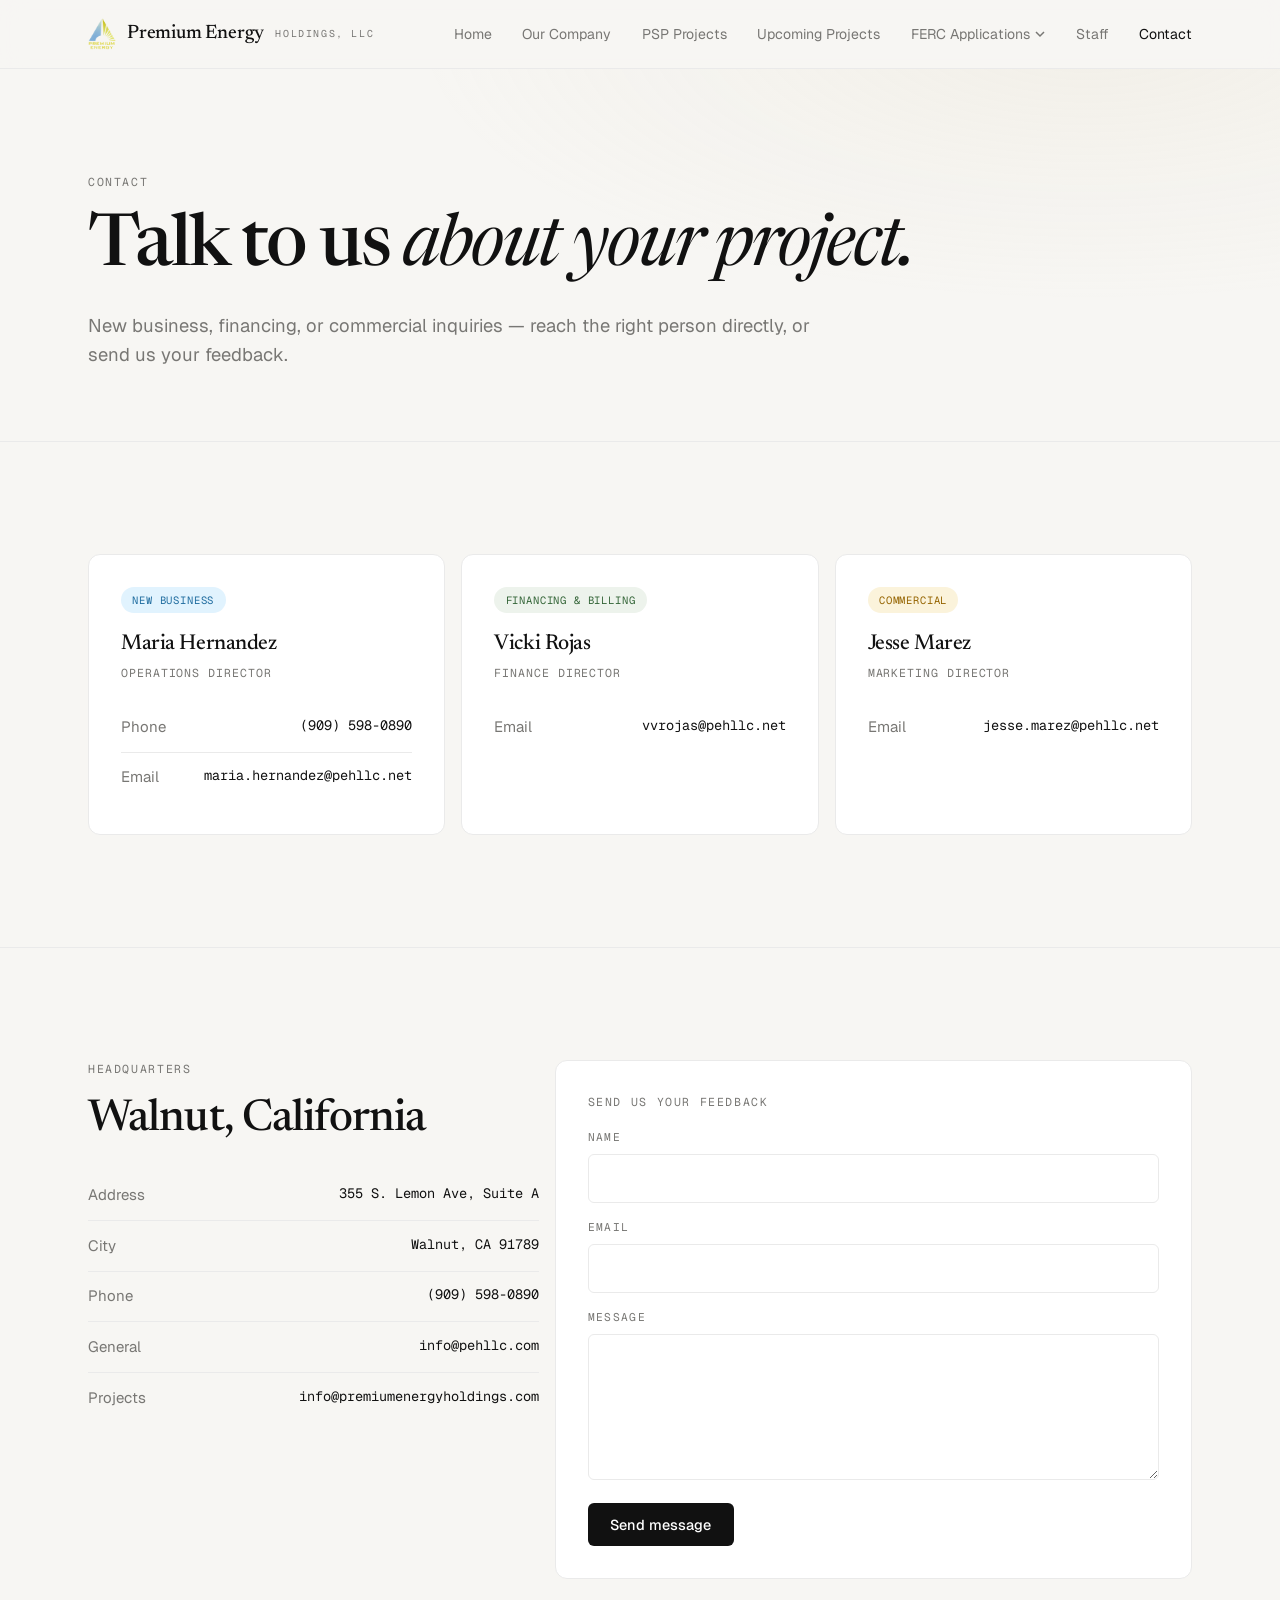
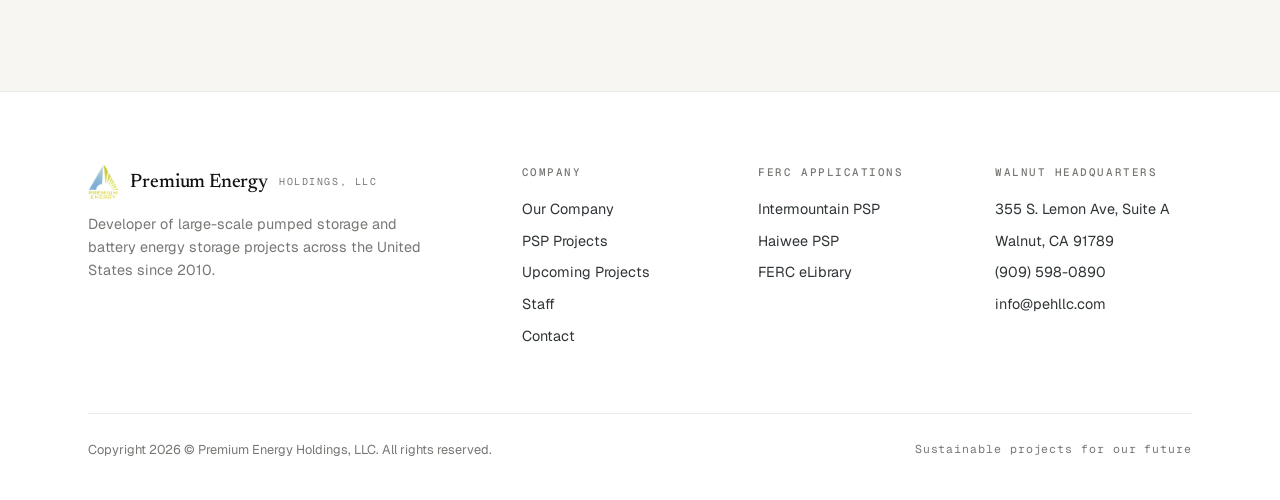
==== contact.html @ 83bfcea4 "first commit" ====
<!DOCTYPE html>
<html lang="en">
<head>
<meta charset="UTF-8">
<meta name="viewport" content="width=device-width, initial-scale=1.0">
<title>Contact — Premium Energy Holdings, LLC</title>
<meta name="description" content="Contact Premium Energy Holdings, LLC — Walnut, California headquarters, new business, financing, and commercial inquiries.">
<link rel="preconnect" href="https://fonts.googleapis.com">
<link rel="preconnect" href="https://fonts.gstatic.com" crossorigin>
<link href="https://fonts.googleapis.com/css2?family=Geist:wght@400;500;600&family=Geist+Mono:wght@400;500&family=Newsreader:ital,opsz,wght@0,6..72,400;0,6..72,500;1,6..72,400;1,6..72,500&display=swap" rel="stylesheet">
<link rel="icon" type="image/png" href="assets/logo_pehllce_02.png">
<link rel="stylesheet" href="styles.css">
</head>
<body>

<header class="site-header">
  <div class="wrap">
    <a class="brand" href="index.html">
      <img class="brand-logo" src="assets/logo_pehllce_02.png" alt="Premium Energy Holdings logo">
      <span class="brand-name">Premium Energy</span>
      <span class="brand-tag">Holdings, LLC</span>
    </a>
    <button class="nav-toggle" aria-expanded="false" aria-controls="nav">Menu</button>
    <nav class="nav" id="nav">
      <a href="index.html">Home</a>
      <a href="our-company.html">Our Company</a>
      <a href="psp-projects.html">PSP Projects</a>
      <a href="upcoming-projects.html">Upcoming Projects</a>
      <div class="nav-group">
        <button type="button" aria-haspopup="true">FERC Applications
          <svg viewBox="0 0 10 6" fill="none" aria-hidden="true"><path d="M1 1l4 4 4-4" stroke="currentColor" stroke-width="1.5"/></svg>
        </button>
        <div class="nav-dropdown">
          <a href="ferc-intermountain.html">Intermountain Pumped Storage<span class="drop-meta">FERC Docket P-14993</span></a>
          <a href="ferc-haiwee.html">Haiwee Pumped Storage<span class="drop-meta">FERC Docket P-14991</span></a>
        </div>
      </div>
      <a href="staff.html">Staff</a>
      <a href="contact.html">Contact</a>
    </nav>
  </div>
</header>

<main>

  <section class="page-hero">
    <div class="wrap">
      <span class="eyebrow">Contact</span>
      <h1>Talk to us <span class="serif-i">about your project.</span></h1>
      <p class="lede">New business, financing, or commercial inquiries &mdash; reach the right person directly, or send us your feedback.</p>
    </div>
  </section>

  <section class="section">
    <div class="wrap">
      <div class="bento">
        <div class="card span-4 reveal">
          <div class="card-head"><span class="tag tag-blue">New business</span></div>
          <h3>Maria Hernandez</h3>
          <p class="meta" style="margin-bottom:1.2rem">Operations Director</p>
          <div class="contact-line"><span class="k">Phone</span><span class="v">(909) 598-0890</span></div>
          <div class="contact-line" style="border-bottom:0"><span class="k">Email</span><span class="v"><a href="mailto:maria.hernandez@pehllc.net">maria.hernandez@pehllc.net</a></span></div>
        </div>
        <div class="card span-4 reveal">
          <div class="card-head"><span class="tag tag-green">Financing &amp; billing</span></div>
          <h3>Vicki Rojas</h3>
          <p class="meta" style="margin-bottom:1.2rem">Finance Director</p>
          <div class="contact-line" style="border-bottom:0"><span class="k">Email</span><span class="v"><a href="mailto:vvrojas@pehllc.net">vvrojas@pehllc.net</a></span></div>
        </div>
        <div class="card span-4 reveal">
          <div class="card-head"><span class="tag tag-yellow">Commercial</span></div>
          <h3>Jesse Marez</h3>
          <p class="meta" style="margin-bottom:1.2rem">Marketing Director</p>
          <div class="contact-line" style="border-bottom:0"><span class="k">Email</span><span class="v"><a href="mailto:jesse.marez@pehllc.net">jesse.marez@pehllc.net</a></span></div>
        </div>
      </div>
    </div>
  </section>

  <section class="section section--line">
    <div class="wrap">
      <div class="bento">
        <div class="span-5 reveal">
          <span class="eyebrow">Headquarters</span>
          <h2>Walnut, California</h2>
          <div style="margin-top:1.6rem">
            <div class="contact-line"><span class="k">Address</span><span class="v">355 S. Lemon Ave, Suite A</span></div>
            <div class="contact-line"><span class="k">City</span><span class="v">Walnut, CA 91789</span></div>
            <div class="contact-line"><span class="k">Phone</span><span class="v"><a href="tel:+19095980890">(909) 598-0890</a></span></div>
            <div class="contact-line"><span class="k">General</span><span class="v"><a href="mailto:info@pehllc.com">info@pehllc.com</a></span></div>
            <div class="contact-line" style="border-bottom:0"><span class="k">Projects</span><span class="v"><a href="mailto:info@premiumenergyholdings.com">info@premiumenergyholdings.com</a></span></div>
          </div>
        </div>
        <div class="card span-7 reveal">
          <span class="eyebrow">Send us your feedback</span>
          <form class="form-grid" id="feedback-form">
            <div>
              <label for="f-name">Name</label>
              <input id="f-name" name="name" type="text" required autocomplete="name">
            </div>
            <div>
              <label for="f-email">Email</label>
              <input id="f-email" name="email" type="email" required autocomplete="email">
            </div>
            <div>
              <label for="f-message">Message</label>
              <textarea id="f-message" name="message" rows="5" required></textarea>
            </div>
            <div>
              <button class="btn btn-dark" type="submit">Send message</button>
            </div>
          </form>
        </div>
      </div>
    </div>
  </section>

</main>

<footer class="site-footer">
  <div class="wrap">
    <div class="footer-grid">
      <div class="footer-brand">
        <a class="brand" href="index.html">
          <img class="brand-logo" src="assets/logo_pehllce_02.png" alt="Premium Energy Holdings logo">
          <span class="brand-name">Premium Energy</span>
          <span class="brand-tag">Holdings, LLC</span>
        </a>
        <p>Developer of large-scale pumped storage and battery energy storage projects across the United States since 2010.</p>
      </div>
      <div>
        <h5>Company</h5>
        <ul>
          <li><a href="our-company.html">Our Company</a></li>
          <li><a href="psp-projects.html">PSP Projects</a></li>
          <li><a href="upcoming-projects.html">Upcoming Projects</a></li>
          <li><a href="staff.html">Staff</a></li>
          <li><a href="contact.html">Contact</a></li>
        </ul>
      </div>
      <div>
        <h5>FERC Applications</h5>
        <ul>
          <li><a href="ferc-intermountain.html">Intermountain PSP</a></li>
          <li><a href="ferc-haiwee.html">Haiwee PSP</a></li>
          <li><a href="https://elibrary.ferc.gov/eLibrary/search" target="_blank" rel="noopener">FERC eLibrary</a></li>
        </ul>
      </div>
      <div>
        <h5>Walnut Headquarters</h5>
        <ul>
          <li>355 S. Lemon Ave, Suite A</li>
          <li>Walnut, CA 91789</li>
          <li><a href="tel:+19095980890">(909) 598-0890</a></li>
          <li><a href="mailto:info@pehllc.com">info@pehllc.com</a></li>
        </ul>
      </div>
    </div>
    <div class="footer-bottom">
      <span>Copyright 2026 &copy; Premium Energy Holdings, LLC. All rights reserved.</span>
      <span class="mono">Sustainable projects for our future</span>
    </div>
  </div>
</footer>

<script src="main.js"></script>
<script>
// Feedback form opens the visitor's mail client with the message pre-filled.
document.getElementById('feedback-form').addEventListener('submit', function (e) {
  e.preventDefault();
  const name = document.getElementById('f-name').value;
  const email = document.getElementById('f-email').value;
  const message = document.getElementById('f-message').value;
  const body = encodeURIComponent(message + '\n\n— ' + name + ' (' + email + ')');
  location.href = 'mailto:info@pehllc.com?subject=' + encodeURIComponent('Website feedback from ' + name) + '&body=' + body;
});
</script>
</body>
</html>
---- styles.css ----
/* ============================================================
   Premium Energy Holdings, LLC — Design System
   Warm monochrome, editorial typography, flat surfaces.
   ============================================================ */

:root {
  --bg: #F7F6F3;
  --surface: #FFFFFF;
  --surface-alt: #F9F9F8;
  --ink: #111111;
  --ink-soft: #2F3437;
  --muted: #787774;
  --line: #EAEAEA;
  --line-soft: rgba(0, 0, 0, 0.06);

  --pastel-red-bg: #FDEBEC;   --pastel-red-tx: #9F2F2D;
  --pastel-blue-bg: #E1F3FE;  --pastel-blue-tx: #1F6C9F;
  --pastel-green-bg: #EDF3EC; --pastel-green-tx: #346538;
  --pastel-yellow-bg: #FBF3DB;--pastel-yellow-tx: #956400;

  --serif: 'Newsreader', 'Georgia', serif;
  --sans: 'Geist', 'Helvetica Neue', 'Segoe UI', sans-serif;
  --mono: 'Geist Mono', 'SF Mono', 'JetBrains Mono', monospace;

  --radius: 8px;
  --radius-lg: 12px;
  --ease-out: cubic-bezier(0.16, 1, 0.3, 1);
  --maxw: 72rem;
  --maxw-text: 46rem;
}

* { margin: 0; padding: 0; box-sizing: border-box; }

html { scroll-behavior: smooth; }

body {
  background: var(--bg);
  color: var(--ink-soft);
  font-family: var(--sans);
  font-size: 1rem;
  line-height: 1.6;
  -webkit-font-smoothing: antialiased;
  text-rendering: optimizeLegibility;
}

::selection { background: var(--pastel-yellow-bg); color: var(--ink); }

img, video { max-width: 100%; display: block; }

a { color: inherit; text-decoration: none; }

/* ------------------------------------------------------------
   Typography
   ------------------------------------------------------------ */
h1, h2, h3 {
  font-family: var(--serif);
  font-weight: 500;
  color: var(--ink);
  letter-spacing: -0.02em;
  line-height: 1.1;
}

h1 { font-size: clamp(2.6rem, 6vw, 4.5rem); letter-spacing: -0.03em; }
h2 { font-size: clamp(1.9rem, 3.6vw, 2.75rem); }
h3 { font-size: 1.35rem; line-height: 1.25; }

.eyebrow {
  font-family: var(--mono);
  font-size: 0.72rem;
  text-transform: uppercase;
  letter-spacing: 0.14em;
  color: var(--muted);
  display: block;
  margin-bottom: 1.1rem;
}

.lede {
  font-size: 1.15rem;
  color: var(--muted);
  max-width: var(--maxw-text);
}

.serif-i { font-family: var(--serif); font-style: italic; font-weight: 400; }

p + p { margin-top: 1em; }

/* ------------------------------------------------------------
   Layout primitives
   ------------------------------------------------------------ */
.wrap {
  max-width: var(--maxw);
  margin: 0 auto;
  padding: 0 1.5rem;
}

.section { padding: 7rem 0; }
.section--tight { padding: 5rem 0; }
.section--line { border-top: 1px solid var(--line); }

.section-head { max-width: var(--maxw-text); margin-bottom: 3.5rem; }
.section-head p { margin-top: 1.2rem; color: var(--muted); }

/* ------------------------------------------------------------
   Header / Nav
   ------------------------------------------------------------ */
.site-header {
  position: sticky;
  top: 0;
  z-index: 100;
  background: rgba(247, 246, 243, 0.82);
  backdrop-filter: blur(12px);
  -webkit-backdrop-filter: blur(12px);
  border-bottom: 1px solid var(--line);
}

.site-header .wrap {
  display: flex;
  align-items: center;
  justify-content: space-between;
  height: 4.25rem;
}

.brand { display: flex; align-items: center; gap: 0.7rem; }

.brand-logo { height: 32px; width: auto; flex-shrink: 0; }

.site-footer .brand-logo { height: 36px; }

.brand-name {
  font-family: var(--serif);
  font-size: 1.22rem;
  font-weight: 500;
  letter-spacing: -0.01em;
  color: var(--ink);
}

.brand-tag {
  font-family: var(--mono);
  font-size: 0.62rem;
  text-transform: uppercase;
  letter-spacing: 0.16em;
  color: var(--muted);
}

.nav { display: flex; align-items: center; gap: 1.9rem; }

.nav a {
  font-size: 0.88rem;
  color: var(--muted);
  transition: color 180ms var(--ease-out);
}

.nav a:hover, .nav a[aria-current="page"] { color: var(--ink); }

.nav-group { position: relative; }

.nav-group > button {
  font: inherit;
  font-size: 0.88rem;
  color: var(--muted);
  background: none;
  border: 0;
  cursor: pointer;
  display: inline-flex;
  align-items: center;
  gap: 0.35rem;
  transition: color 180ms var(--ease-out);
}

.nav-group > button:hover { color: var(--ink); }

.nav-group > button svg { width: 10px; height: 10px; }

.nav-dropdown {
  position: absolute;
  top: calc(100% + 0.9rem);
  left: 50%;
  transform: translateX(-50%) translateY(6px);
  background: var(--surface);
  border: 1px solid var(--line);
  border-radius: var(--radius);
  padding: 0.4rem;
  min-width: 15rem;
  opacity: 0;
  pointer-events: none;
  transition: opacity 200ms var(--ease-out), transform 200ms var(--ease-out);
  box-shadow: 0 2px 8px rgba(0, 0, 0, 0.04);
}

.nav-group:hover .nav-dropdown,
.nav-group:focus-within .nav-dropdown {
  opacity: 1;
  pointer-events: auto;
  transform: translateX(-50%) translateY(0);
}

.nav-dropdown a {
  display: block;
  padding: 0.55rem 0.8rem;
  border-radius: 6px;
  color: var(--ink-soft);
}

.nav-dropdown a:hover { background: var(--surface-alt); }

.nav-dropdown .drop-meta {
  display: block;
  font-family: var(--mono);
  font-size: 0.64rem;
  letter-spacing: 0.1em;
  text-transform: uppercase;
  color: var(--muted);
  margin-top: 0.1rem;
}

.nav-toggle {
  display: none;
  background: none;
  border: 1px solid var(--line);
  border-radius: 6px;
  padding: 0.45rem 0.7rem;
  font-family: var(--mono);
  font-size: 0.7rem;
  letter-spacing: 0.1em;
  text-transform: uppercase;
  color: var(--ink);
  cursor: pointer;
}

@media (max-width: 860px) {
  .nav {
    display: none;
    position: absolute;
    top: 100%;
    left: 0;
    right: 0;
    flex-direction: column;
    align-items: stretch;
    gap: 0;
    background: var(--bg);
    border-bottom: 1px solid var(--line);
    padding: 0.6rem 1.5rem 1.2rem;
  }
  .nav.open { display: flex; }
  .nav a, .nav-group > button { padding: 0.7rem 0; font-size: 1rem; }
  .nav-group .nav-dropdown {
    position: static;
    transform: none;
    opacity: 1;
    pointer-events: auto;
    border: 0;
    box-shadow: none;
    background: transparent;
    padding: 0 0 0 1rem;
    min-width: 0;
  }
  .nav-toggle { display: block; }
}

/* ------------------------------------------------------------
   Hero (video)
   ------------------------------------------------------------ */
.hero {
  position: relative;
  min-height: 92vh;
  display: flex;
  align-items: flex-end;
  overflow: hidden;
  color: #F5F3EF;
}

.hero video {
  position: absolute;
  inset: 0;
  width: 100%;
  height: 100%;
  object-fit: cover;
  filter: saturate(0.72) contrast(1.02);
}

.hero::after {
  content: "";
  position: absolute;
  inset: 0;
  background: linear-gradient(
    to top,
    rgba(17, 16, 14, 0.78) 0%,
    rgba(17, 16, 14, 0.38) 45%,
    rgba(17, 16, 14, 0.28) 100%
  );
}

.hero .wrap {
  position: relative;
  z-index: 2;
  width: 100%;
  padding-bottom: 4.5rem;
  padding-top: 9rem;
}

.hero .eyebrow { color: rgba(245, 243, 239, 0.72); }

.hero h1 { color: #FBFAF8; max-width: 17ch; }

.hero .lede {
  color: rgba(245, 243, 239, 0.82);
  margin-top: 1.6rem;
  max-width: 38rem;
}

.hero-actions { display: flex; flex-wrap: wrap; gap: 0.9rem; margin-top: 2.4rem; }

.hero-meta {
  position: relative;
  z-index: 2;
  border-top: 1px solid rgba(245, 243, 239, 0.22);
  margin-top: 3.5rem;
  padding-top: 1.4rem;
  display: flex;
  flex-wrap: wrap;
  gap: 2.5rem;
  font-family: var(--mono);
  font-size: 0.72rem;
  letter-spacing: 0.12em;
  text-transform: uppercase;
  color: rgba(245, 243, 239, 0.66);
}

/* Page hero (interior pages) */
.page-hero {
  padding: 6.5rem 0 4.5rem;
  border-bottom: 1px solid var(--line);
  background:
    radial-gradient(60rem 24rem at 85% -10%, rgba(212, 200, 170, 0.14), transparent 70%),
    var(--bg);
}

.page-hero h1 { max-width: 20ch; }
.page-hero .lede { margin-top: 1.4rem; }

/* ------------------------------------------------------------
   Buttons
   ------------------------------------------------------------ */
.btn {
  display: inline-flex;
  align-items: center;
  gap: 0.5rem;
  font-family: var(--sans);
  font-size: 0.9rem;
  font-weight: 500;
  padding: 0.72rem 1.35rem;
  border-radius: 6px;
  border: 1px solid transparent;
  cursor: pointer;
  transition: background 180ms var(--ease-out), border-color 180ms var(--ease-out), color 180ms var(--ease-out);
}

.btn:active { transform: scale(0.98); }

.btn-dark { background: var(--ink); color: #FFFFFF; }
.btn-dark:hover { background: #333333; }

.btn-ghost { background: transparent; color: var(--ink); border-color: var(--line); }
.btn-ghost:hover { border-color: var(--ink); }

.hero .btn-ghost {
  color: #F5F3EF;
  border-color: rgba(245, 243, 239, 0.4);
}
.hero .btn-ghost:hover { border-color: #F5F3EF; }

.hero .btn-light { background: #FBFAF8; color: var(--ink); }
.hero .btn-light:hover { background: #EFEDE8; }

/* ------------------------------------------------------------
   Tags
   ------------------------------------------------------------ */
.tag {
  display: inline-block;
  font-family: var(--mono);
  font-size: 0.66rem;
  text-transform: uppercase;
  letter-spacing: 0.08em;
  padding: 0.28rem 0.7rem;
  border-radius: 9999px;
  white-space: nowrap;
}

.tag-blue   { background: var(--pastel-blue-bg);   color: var(--pastel-blue-tx); }
.tag-green  { background: var(--pastel-green-bg);  color: var(--pastel-green-tx); }
.tag-yellow { background: var(--pastel-yellow-bg); color: var(--pastel-yellow-tx); }
.tag-red    { background: var(--pastel-red-bg);    color: var(--pastel-red-tx); }
.tag-plain  { background: var(--surface-alt); color: var(--muted); border: 1px solid var(--line); }

/* ------------------------------------------------------------
   Bento / cards
   ------------------------------------------------------------ */
.bento {
  display: grid;
  grid-template-columns: repeat(12, 1fr);
  gap: 1rem;
}

.card {
  background: var(--surface);
  border: 1px solid var(--line);
  border-radius: var(--radius-lg);
  padding: 2rem;
  transition: box-shadow 200ms var(--ease-out), transform 200ms var(--ease-out);
}

.card:hover { box-shadow: 0 2px 8px rgba(0, 0, 0, 0.04); }

a.card { display: block; }

.card .card-head {
  display: flex;
  align-items: flex-start;
  justify-content: space-between;
  gap: 1rem;
  margin-bottom: 1.1rem;
}

.card h3 { margin-bottom: 0.4rem; }

.card .meta {
  font-family: var(--mono);
  font-size: 0.72rem;
  letter-spacing: 0.08em;
  text-transform: uppercase;
  color: var(--muted);
}

.card p { color: var(--muted); font-size: 0.94rem; }

.card-stat { display: flex; flex-direction: column; justify-content: space-between; gap: 2rem; }

.stat-number {
  font-family: var(--serif);
  font-size: clamp(2.4rem, 4vw, 3.4rem);
  letter-spacing: -0.03em;
  color: var(--ink);
  line-height: 1;
}

.stat-label { color: var(--muted); font-size: 0.9rem; }

.span-3 { grid-column: span 3; }
.span-4 { grid-column: span 4; }
.span-5 { grid-column: span 5; }
.span-6 { grid-column: span 6; }
.span-7 { grid-column: span 7; }
.span-8 { grid-column: span 8; }
.span-12 { grid-column: span 12; }

@media (max-width: 960px) {
  .span-3, .span-4 { grid-column: span 6; }
  .span-5, .span-6, .span-7, .span-8 { grid-column: span 12; }
}

@media (max-width: 620px) {
  .span-3, .span-4 { grid-column: span 12; }
}

/* ------------------------------------------------------------
   Project detail blocks
   ------------------------------------------------------------ */
.project-block {
  border-top: 1px solid var(--line);
  padding: 4.5rem 0;
  display: grid;
  grid-template-columns: minmax(0, 5fr) minmax(0, 7fr);
  gap: 3.5rem;
}

.project-block:first-of-type { border-top: 0; }

.project-side { position: sticky; top: 6.5rem; align-self: start; }

.project-side .tags { display: flex; flex-wrap: wrap; gap: 0.5rem; margin: 1.2rem 0 1.6rem; }

.project-side dl { border-top: 1px solid var(--line); }

.project-side dl div {
  display: flex;
  justify-content: space-between;
  gap: 1rem;
  padding: 0.7rem 0;
  border-bottom: 1px solid var(--line);
  font-size: 0.88rem;
}

.project-side dt { color: var(--muted); }
.project-side dd { font-family: var(--mono); font-size: 0.8rem; color: var(--ink); text-align: right; }

.project-body h4 {
  font-family: var(--mono);
  font-size: 0.72rem;
  font-weight: 500;
  text-transform: uppercase;
  letter-spacing: 0.14em;
  color: var(--muted);
  margin: 2.2rem 0 0.9rem;
}

.project-body h4:first-child { margin-top: 0; }

.project-body p { color: var(--ink-soft); }

.project-body ul { list-style: none; margin-top: 0.4rem; }

.project-body ul li {
  padding: 0.65rem 0 0.65rem 1.4rem;
  border-bottom: 1px solid var(--line);
  position: relative;
  font-size: 0.95rem;
}

.project-body ul li::before {
  content: "";
  position: absolute;
  left: 0;
  top: 1.15rem;
  width: 0.45rem;
  height: 0.45rem;
  border-radius: 2px;
  background: var(--pastel-green-tx);
  opacity: 0.55;
}

@media (max-width: 900px) {
  .project-block { grid-template-columns: 1fr; gap: 2rem; }
  .project-side { position: static; }
}

/* ------------------------------------------------------------
   Tables
   ------------------------------------------------------------ */
.table-scroll { overflow-x: auto; border: 1px solid var(--line); border-radius: var(--radius); background: var(--surface); }

table {
  width: 100%;
  border-collapse: collapse;
  font-size: 0.88rem;
  min-width: 30rem;
}

caption {
  text-align: left;
  font-family: var(--mono);
  font-size: 0.7rem;
  text-transform: uppercase;
  letter-spacing: 0.12em;
  color: var(--muted);
  padding: 1rem 1.25rem 0.4rem;
}

th, td { text-align: left; padding: 0.7rem 1.25rem; border-bottom: 1px solid var(--line); }

th {
  font-family: var(--mono);
  font-size: 0.7rem;
  font-weight: 500;
  text-transform: uppercase;
  letter-spacing: 0.1em;
  color: var(--muted);
}

tr:last-child td { border-bottom: 0; }

td { color: var(--ink-soft); }

/* ------------------------------------------------------------
   FAQ accordion
   ------------------------------------------------------------ */
.faq { border-top: 1px solid var(--line); }

.faq details { border-bottom: 1px solid var(--line); }

.faq summary {
  list-style: none;
  cursor: pointer;
  display: flex;
  align-items: baseline;
  justify-content: space-between;
  gap: 2rem;
  padding: 1.4rem 0;
  font-family: var(--serif);
  font-size: 1.18rem;
  color: var(--ink);
  transition: color 160ms var(--ease-out);
}

.faq summary::-webkit-details-marker { display: none; }

.faq summary .faq-icon {
  font-family: var(--mono);
  font-size: 1rem;
  color: var(--muted);
  flex-shrink: 0;
}

.faq details[open] summary .faq-icon::before { content: "\2212"; }
.faq details:not([open]) summary .faq-icon::before { content: "+"; }

.faq .faq-body { padding: 0 0 1.6rem; max-width: var(--maxw-text); color: var(--muted); font-size: 0.96rem; }
.faq .faq-body a { color: var(--pastel-blue-tx); border-bottom: 1px solid currentColor; }

/* ------------------------------------------------------------
   Documents list
   ------------------------------------------------------------ */
.doc-list { border-top: 1px solid var(--line); }

.doc-list a {
  display: flex;
  align-items: baseline;
  justify-content: space-between;
  gap: 2rem;
  padding: 1.1rem 0.2rem;
  border-bottom: 1px solid var(--line);
  transition: background 160ms var(--ease-out);
}

.doc-list a:hover { background: var(--surface-alt); }

.doc-list .doc-name { color: var(--ink); font-size: 0.98rem; }

.doc-list .doc-kind {
  font-family: var(--mono);
  font-size: 0.68rem;
  text-transform: uppercase;
  letter-spacing: 0.1em;
  color: var(--muted);
  flex-shrink: 0;
}

/* ------------------------------------------------------------
   Team roster
   ------------------------------------------------------------ */
.roster { border-top: 1px solid var(--line); }

.roster div {
  display: grid;
  grid-template-columns: minmax(0, 1fr) minmax(0, 1fr);
  gap: 1rem;
  padding: 0.85rem 0.2rem;
  border-bottom: 1px solid var(--line);
  font-size: 0.92rem;
}

.roster dt { color: var(--muted); }
.roster dd { color: var(--ink); }

/* Staff cards */
.person-card { display: flex; flex-direction: column; gap: 0.5rem; }

.person-avatar {
  width: 3rem;
  height: 3rem;
  border-radius: var(--radius);
  display: flex;
  align-items: center;
  justify-content: center;
  font-family: var(--serif);
  font-size: 1.1rem;
  color: var(--ink);
  margin-bottom: 0.9rem;
}

.person-card .name { font-weight: 500; color: var(--ink); font-size: 1.02rem; }
.person-card .role {
  font-family: var(--mono);
  font-size: 0.68rem;
  text-transform: uppercase;
  letter-spacing: 0.1em;
  color: var(--muted);
}

/* ------------------------------------------------------------
   Contact
   ------------------------------------------------------------ */
.contact-line {
  display: flex;
  justify-content: space-between;
  gap: 1.5rem;
  padding: 0.8rem 0;
  border-bottom: 1px solid var(--line);
  font-size: 0.94rem;
  flex-wrap: wrap;
}

.contact-line .k { color: var(--muted); }
.contact-line .v { color: var(--ink); font-family: var(--mono); font-size: 0.85rem; }

.form-grid { display: grid; gap: 1rem; }

.form-grid label {
  font-family: var(--mono);
  font-size: 0.7rem;
  text-transform: uppercase;
  letter-spacing: 0.12em;
  color: var(--muted);
  display: block;
  margin-bottom: 0.45rem;
}

.form-grid input, .form-grid textarea {
  width: 100%;
  font: inherit;
  font-size: 0.95rem;
  color: var(--ink);
  background: var(--surface);
  border: 1px solid var(--line);
  border-radius: 6px;
  padding: 0.7rem 0.9rem;
  transition: border-color 160ms var(--ease-out);
}

.form-grid input:focus, .form-grid textarea:focus {
  outline: none;
  border-color: var(--ink);
}

/* ------------------------------------------------------------
   Quote band
   ------------------------------------------------------------ */
.quote-band {
  border-top: 1px solid var(--line);
  border-bottom: 1px solid var(--line);
  background:
    radial-gradient(50rem 20rem at 12% 120%, rgba(212, 200, 170, 0.16), transparent 70%),
    var(--surface);
  padding: 6rem 0;
}

.quote-band blockquote {
  font-family: var(--serif);
  font-size: clamp(1.5rem, 3vw, 2.2rem);
  line-height: 1.3;
  letter-spacing: -0.02em;
  color: var(--ink);
  max-width: 54rem;
}

.quote-band cite {
  display: block;
  margin-top: 1.6rem;
  font-family: var(--mono);
  font-style: normal;
  font-size: 0.72rem;
  text-transform: uppercase;
  letter-spacing: 0.14em;
  color: var(--muted);
}

/* ------------------------------------------------------------
   Video embed
   ------------------------------------------------------------ */
.embed-frame {
  border: 1px solid var(--line);
  border-radius: var(--radius-lg);
  overflow: hidden;
  background: var(--surface);
}

.embed-chrome {
  display: flex;
  gap: 0.4rem;
  padding: 0.7rem 1rem;
  border-bottom: 1px solid var(--line);
  background: var(--surface);
}

.embed-chrome span {
  width: 0.6rem;
  height: 0.6rem;
  border-radius: 50%;
  background: #E3E2DE;
}

.embed-frame iframe {
  display: block;
  width: 100%;
  aspect-ratio: 16 / 9;
  border: 0;
}

/* ------------------------------------------------------------
   Footer
   ------------------------------------------------------------ */
.site-footer {
  border-top: 1px solid var(--line);
  background: var(--surface);
  padding: 4.5rem 0 2.5rem;
  margin-top: 0;
}

.footer-grid {
  display: grid;
  grid-template-columns: 2fr 1fr 1fr 1fr;
  gap: 2.5rem;
  margin-bottom: 3.5rem;
}

.footer-grid h5 {
  font-family: var(--mono);
  font-size: 0.68rem;
  font-weight: 500;
  text-transform: uppercase;
  letter-spacing: 0.14em;
  color: var(--muted);
  margin-bottom: 1rem;
}

.footer-grid ul { list-style: none; }

.footer-grid li { margin-bottom: 0.55rem; font-size: 0.9rem; }

.footer-grid a { color: var(--ink-soft); }
.footer-grid a:hover { color: var(--ink); }

.footer-brand p { color: var(--muted); font-size: 0.9rem; max-width: 22rem; margin-top: 0.8rem; }

.footer-bottom {
  border-top: 1px solid var(--line);
  padding-top: 1.6rem;
  display: flex;
  justify-content: space-between;
  flex-wrap: wrap;
  gap: 1rem;
  font-size: 0.8rem;
  color: var(--muted);
}

.footer-bottom .mono { font-family: var(--mono); font-size: 0.72rem; letter-spacing: 0.08em; }

@media (max-width: 860px) {
  .footer-grid { grid-template-columns: 1fr 1fr; }
}

/* ------------------------------------------------------------
   Image gallery + lightbox
   ------------------------------------------------------------ */
.gallery { display: grid; grid-template-columns: repeat(12, 1fr); gap: 1rem; }

.gallery figure {
  background: var(--surface);
  border: 1px solid var(--line);
  border-radius: var(--radius-lg);
  overflow: hidden;
  transition: box-shadow 200ms var(--ease-out);
}

.gallery figure:hover { box-shadow: 0 2px 8px rgba(0, 0, 0, 0.04); }

.gallery a { display: block; cursor: zoom-in; }

.gallery img {
  width: 100%;
  aspect-ratio: 16 / 10;
  object-fit: cover;
  border-bottom: 1px solid var(--line);
}

.gallery figcaption {
  padding: 0.9rem 1.25rem 1rem;
  display: flex;
  align-items: baseline;
  justify-content: space-between;
  gap: 1rem;
}

.gallery .cap-title { font-size: 0.92rem; color: var(--ink); }

.gallery .cap-kind {
  font-family: var(--mono);
  font-size: 0.64rem;
  text-transform: uppercase;
  letter-spacing: 0.1em;
  color: var(--muted);
  flex-shrink: 0;
}

.lightbox-overlay {
  position: fixed;
  inset: 0;
  z-index: 200;
  display: flex;
  flex-direction: column;
  align-items: center;
  justify-content: center;
  gap: 1rem;
  padding: 2.5rem 1.5rem;
  background: rgba(17, 16, 14, 0.88);
  backdrop-filter: blur(6px);
  -webkit-backdrop-filter: blur(6px);
  opacity: 0;
  pointer-events: none;
  transition: opacity 240ms var(--ease-out);
  cursor: zoom-out;
}

.lightbox-overlay.open { opacity: 1; pointer-events: auto; }

.lightbox-overlay img {
  max-width: min(96vw, 78rem);
  max-height: 82vh;
  width: auto;
  border-radius: var(--radius);
  background: #FFFFFF;
}

.lightbox-overlay .lightbox-caption {
  font-family: var(--mono);
  font-size: 0.72rem;
  letter-spacing: 0.1em;
  text-transform: uppercase;
  color: rgba(245, 243, 239, 0.75);
  text-align: center;
}

.lightbox-overlay .lightbox-close {
  position: absolute;
  top: 1.2rem;
  right: 1.5rem;
  font-family: var(--mono);
  font-size: 0.72rem;
  letter-spacing: 0.12em;
  text-transform: uppercase;
  color: rgba(245, 243, 239, 0.75);
  background: none;
  border: 1px solid rgba(245, 243, 239, 0.3);
  border-radius: 6px;
  padding: 0.45rem 0.85rem;
  cursor: pointer;
}

.lightbox-overlay .lightbox-close:hover { color: #F5F3EF; border-color: #F5F3EF; }

/* Standalone figure with lightbox */
.figure-frame {
  background: var(--surface);
  border: 1px solid var(--line);
  border-radius: var(--radius-lg);
  overflow: hidden;
}

.figure-frame a { display: block; cursor: zoom-in; }

.figure-frame img { width: 100%; object-fit: cover; }

.figure-frame figcaption {
  padding: 0.9rem 1.25rem 1rem;
  border-top: 1px solid var(--line);
  display: flex;
  align-items: baseline;
  justify-content: space-between;
  gap: 1rem;
}

.figure-frame .cap-title { font-size: 0.92rem; color: var(--ink); }

.figure-frame .cap-kind {
  font-family: var(--mono);
  font-size: 0.64rem;
  text-transform: uppercase;
  letter-spacing: 0.1em;
  color: var(--muted);
  flex-shrink: 0;
}

/* ------------------------------------------------------------
   Vertical timeline (graphical)
   ------------------------------------------------------------ */
.vtimeline { position: relative; max-width: 56rem; margin: 0 auto; }

.vtimeline::before {
  content: "";
  position: absolute;
  left: 50%;
  top: 0.4rem;
  bottom: 0.4rem;
  width: 1px;
  background: var(--line);
  transform: translateX(-50%);
}

.vt-item { position: relative; width: 50%; padding: 0 2.6rem 2.4rem; }

.vt-item:last-child { padding-bottom: 0; }

.vt-item:nth-child(odd) { left: 0; text-align: right; }

.vt-item:nth-child(even) { left: 50%; text-align: left; }

.vt-item::before {
  content: "";
  position: absolute;
  top: 0.32rem;
  width: 0.7rem;
  height: 0.7rem;
  border-radius: 50%;
  background: var(--surface);
  border: 2px solid var(--pastel-blue-tx);
  z-index: 1;
}

.vt-item:nth-child(odd)::before { right: -0.42rem; }

.vt-item:nth-child(even)::before { left: -0.42rem; }

.vt-year {
  display: block;
  font-family: var(--mono);
  font-size: 0.74rem;
  letter-spacing: 0.12em;
  color: var(--pastel-blue-tx);
  margin-bottom: 0.5rem;
}

.vt-card {
  display: inline-block;
  background: var(--surface);
  border: 1px solid var(--line);
  border-radius: var(--radius);
  padding: 0.85rem 1.2rem;
  font-size: 0.94rem;
  font-weight: 500;
  color: var(--ink);
}

@media (max-width: 680px) {
  .vtimeline::before { left: 0.35rem; transform: none; }
  .vt-item,
  .vt-item:nth-child(odd),
  .vt-item:nth-child(even) {
    left: 0;
    width: 100%;
    text-align: left;
    padding: 0 0 1.8rem 2rem;
  }
  .vt-item:nth-child(odd)::before,
  .vt-item:nth-child(even)::before { left: 0; right: auto; }
}

/* ------------------------------------------------------------
   Scroll reveal
   ------------------------------------------------------------ */
.reveal {
  opacity: 0;
  transform: translateY(12px);
  transition: opacity 600ms var(--ease-out), transform 600ms var(--ease-out);
  transition-delay: calc(var(--index, 0) * 80ms);
}

.reveal.in { opacity: 1; transform: translateY(0); }

@media (prefers-reduced-motion: reduce) {
  .reveal { opacity: 1; transform: none; transition: none; }
  html { scroll-behavior: auto; }
}
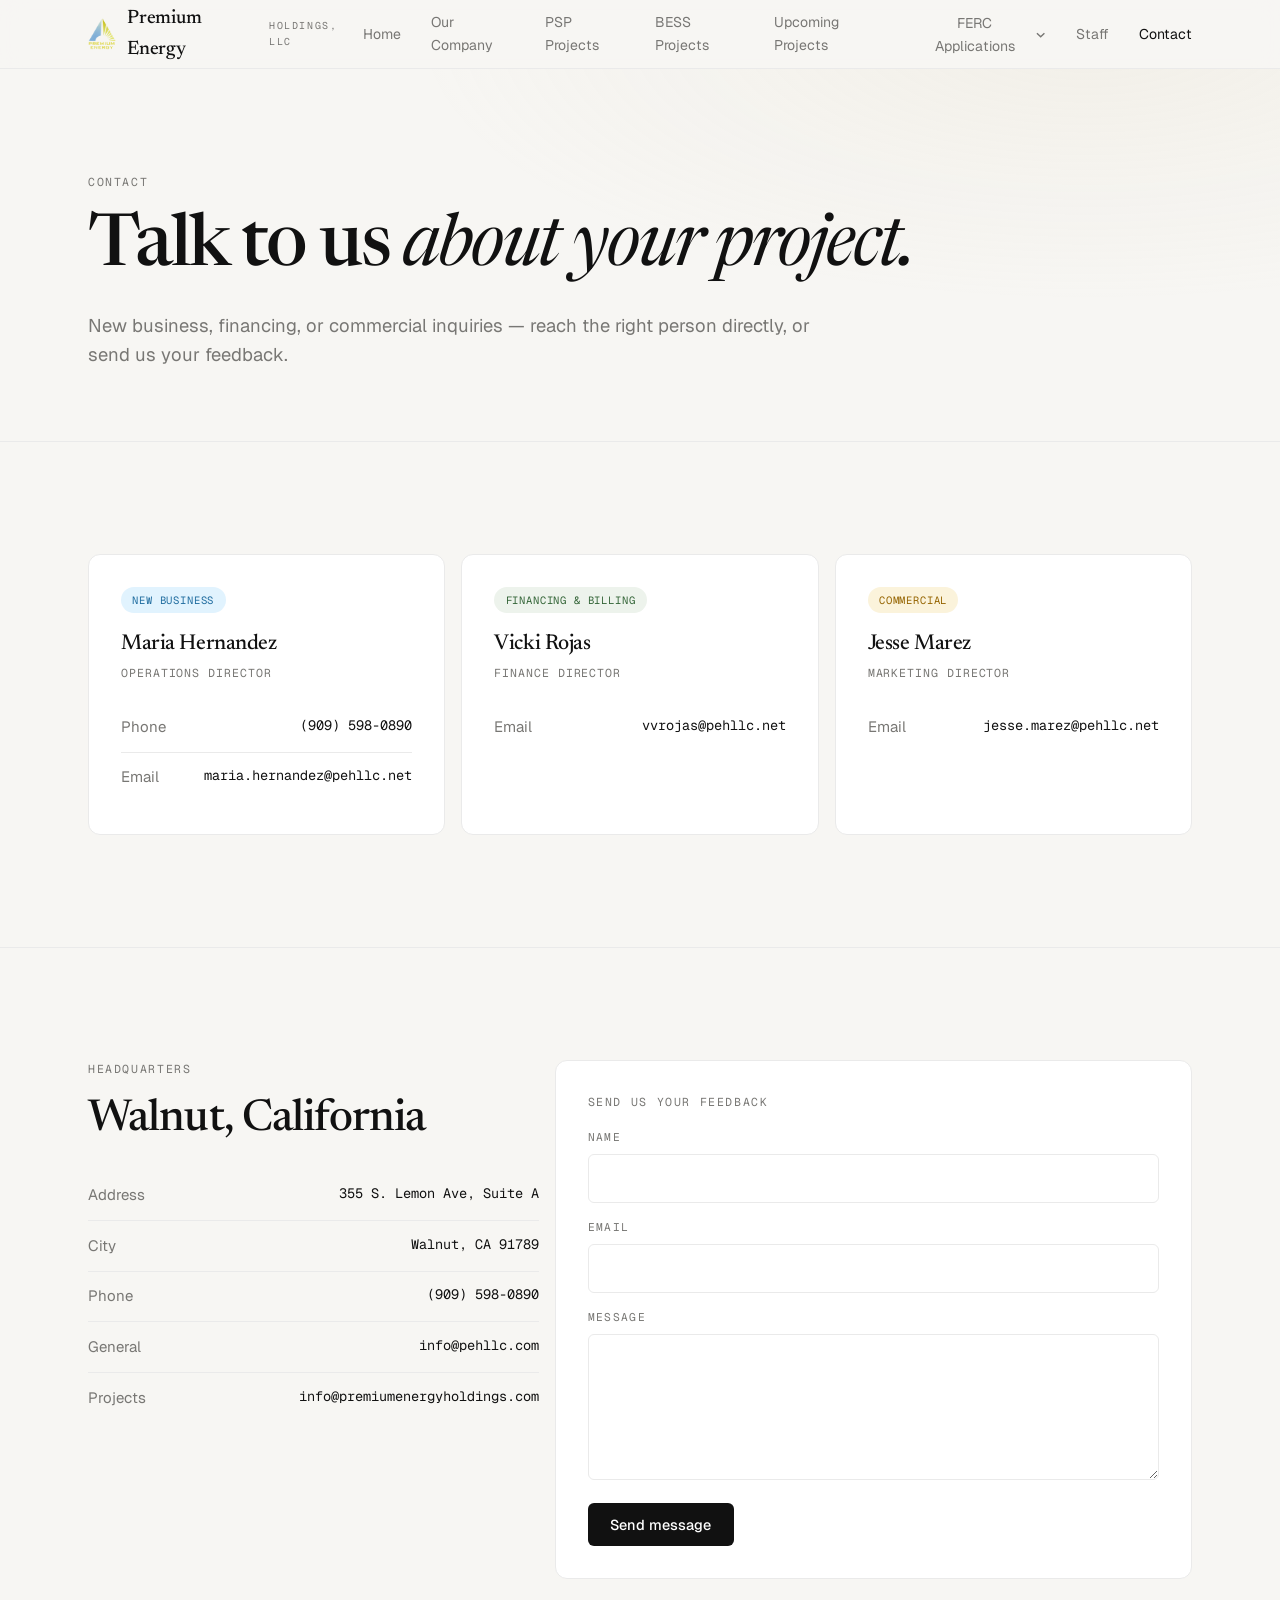
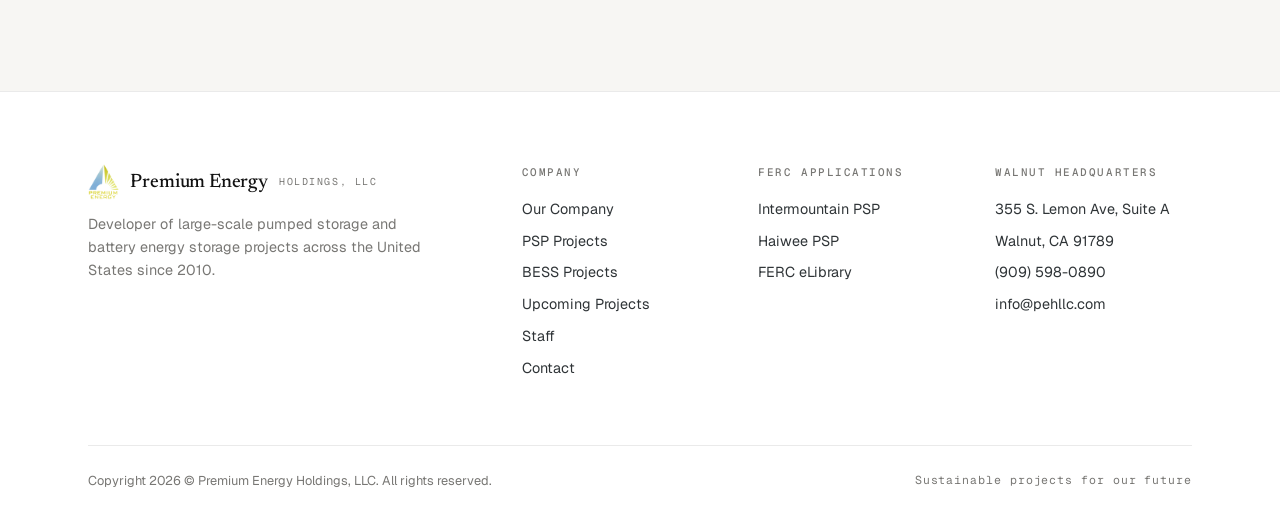
==== commit 6c48d941: "Added Claude Code single page design - updated our projects" ====
--- a/contact.html
+++ b/contact.html
@@ -3,13 +3,26 @@
 <head>
 <meta charset="UTF-8">
 <meta name="viewport" content="width=device-width, initial-scale=1.0">
-<title>Contact — Premium Energy Holdings, LLC</title>
-<meta name="description" content="Contact Premium Energy Holdings, LLC — Walnut, California headquarters, new business, financing, and commercial inquiries.">
+<title>Contact — Project & Investment Inquiries | Premium Energy Holdings</title>
+<meta name="description" content="Reach Premium Energy Holdings in Walnut, California for project partnerships, FERC proceedings, and investment inquiries. (909) 598-0890.">
 <link rel="preconnect" href="https://fonts.googleapis.com">
 <link rel="preconnect" href="https://fonts.gstatic.com" crossorigin>
 <link href="https://fonts.googleapis.com/css2?family=Geist:wght@400;500;600&family=Geist+Mono:wght@400;500&family=Newsreader:ital,opsz,wght@0,6..72,400;0,6..72,500;1,6..72,400;1,6..72,500&display=swap" rel="stylesheet">
 <link rel="icon" type="image/png" href="assets/logo_pehllce_02.png">
+<link rel="canonical" href="https://premiumenergyholdings.com/contact.html">
+<meta name="theme-color" content="#F7F6F3">
+<meta property="og:type" content="website">
+<meta property="og:site_name" content="Premium Energy Holdings, LLC">
+<meta property="og:title" content="Contact — Project & Investment Inquiries | Premium Energy Holdings">
+<meta property="og:description" content="Reach Premium Energy Holdings in Walnut, California for project partnerships, FERC proceedings, and investment inquiries. (909) 598-0890.">
+<meta property="og:url" content="https://premiumenergyholdings.com/contact.html">
+<meta property="og:image" content="https://premiumenergyholdings.com/assets/og-image.jpg">
+<meta name="twitter:card" content="summary_large_image">
+<meta name="twitter:title" content="Contact — Project & Investment Inquiries | Premium Energy Holdings">
+<meta name="twitter:description" content="Reach Premium Energy Holdings in Walnut, California for project partnerships, FERC proceedings, and investment inquiries. (909) 598-0890.">
+<meta name="twitter:image" content="https://premiumenergyholdings.com/assets/og-image.jpg">
 <link rel="stylesheet" href="styles.css">
+<script type="application/ld+json">{"@context": "https://schema.org", "@type": "Organization", "name": "Premium Energy Holdings, LLC", "url": "https://premiumenergyholdings.com/", "logo": "https://premiumenergyholdings.com/assets/logo_pehllce_02.png", "foundingDate": "2010", "telephone": "+1-909-598-0890", "email": "info@pehllc.com", "description": "Developer of grid-scale pumped storage hydropower and long-duration battery energy storage projects across the United States.", "address": {"@type": "PostalAddress", "streetAddress": "355 S. Lemon Ave, Suite A", "addressLocality": "Walnut", "addressRegion": "CA", "postalCode": "91789", "addressCountry": "US"}}</script>
 </head>
 <body>
 
@@ -25,6 +38,7 @@
       <a href="index.html">Home</a>
       <a href="our-company.html">Our Company</a>
       <a href="psp-projects.html">PSP Projects</a>
+      <a href="bess-projects.html">BESS Projects</a>
       <a href="upcoming-projects.html">Upcoming Projects</a>
       <div class="nav-group">
         <button type="button" aria-haspopup="true">FERC Applications
@@ -32,7 +46,7 @@
         </button>
         <div class="nav-dropdown">
           <a href="ferc-intermountain.html">Intermountain Pumped Storage<span class="drop-meta">FERC Docket P-14993</span></a>
-          <a href="ferc-haiwee.html">Haiwee Pumped Storage<span class="drop-meta">FERC Docket P-14991</span></a>
+          <a href="ferc-haiwee.html">Haiwee Pumped Storage<span class="drop-meta">FERC Docket P-15307</span></a>
         </div>
       </div>
       <a href="staff.html">Staff</a>
@@ -133,6 +147,7 @@
         <ul>
           <li><a href="our-company.html">Our Company</a></li>
           <li><a href="psp-projects.html">PSP Projects</a></li>
+          <li><a href="bess-projects.html">BESS Projects</a></li>
           <li><a href="upcoming-projects.html">Upcoming Projects</a></li>
           <li><a href="staff.html">Staff</a></li>
           <li><a href="contact.html">Contact</a></li>
